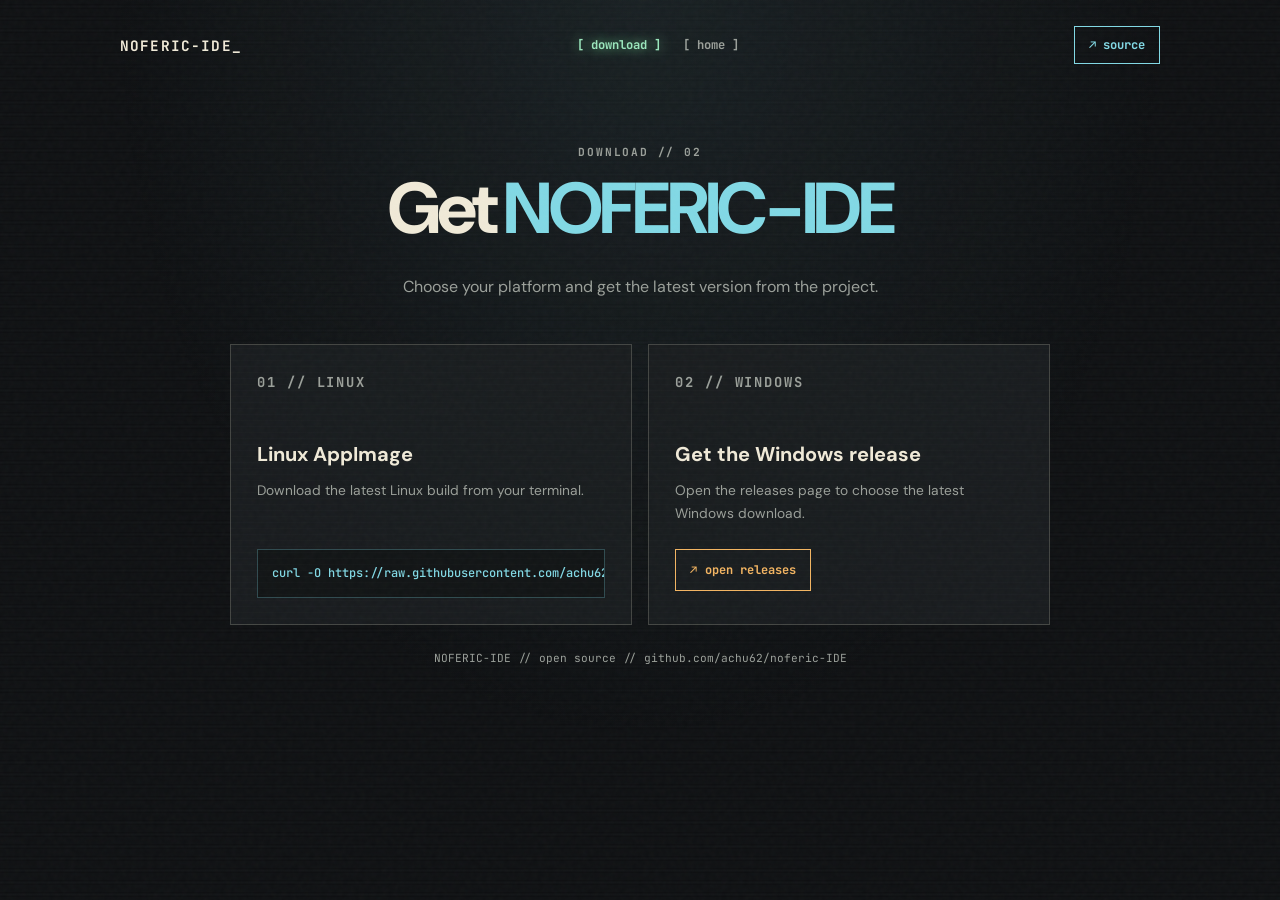
==== download.html @ 108c2e1e "commit09" ====
<!DOCTYPE html>
<html lang="en">
<head>
    <meta charset="UTF-8">
    <meta name="viewport" content="width=device-width, initial-scale=1.0">
    <title>Download // NOFERIC-IDE</title>

    <link rel="preconnect" href="https://fonts.googleapis.com">
    <link rel="preconnect" href="https://fonts.gstatic.com" crossorigin>
    <link href="https://fonts.googleapis.com/css2?family=DM+Sans:wght@400;500;700&family=JetBrains+Mono:wght@400;500;700&display=swap" rel="stylesheet">
    <link rel="stylesheet" href="style.css">
</head>
<body>
    <div class="crt-noise"></div>
    <div class="scanlines"></div>

    <header class="topbar">
        <a class="brand-mark" href="index.html" aria-label="Noferic-IDE home">NOFERIC-IDE<span>_</span></a>
        <nav class="topnav" aria-label="Download navigation">
            <a class="nav-btn active" href="download.html">[ download ]</a>
            <a class="nav-btn" href="index.html">[ home ]</a>
        </nav>
        <a class="top-install" href="https://github.com/achu62/noferic-IDE" target="_blank" rel="noreferrer">
            <span aria-hidden="true">↗</span> source
        </a>
    </header>

    <main class="page-shell download-page">
        <section class="download-intro">
            <p class="kicker">DOWNLOAD // 02</p>
            <h1>Get <span>NOFERIC-IDE</span></h1>
            <p>Choose your platform and get the latest version from the project.</p>
        </section>

        <section class="download-options" aria-label="Download options">
            <article class="download-card">
                <p class="download-card-label">01 // Linux</p>
                <h2>Linux AppImage</h2>
                <p>Download the latest Linux build from your terminal.</p>
                <code class="download-command">curl -O https://raw.githubusercontent.com/achu62/noferic-IDE/refs/heads/main/noferic-install.sh && sh ./noferic-install.sh</code>
            </article>

            <article class="download-card">
                <p class="download-card-label">02 // Windows</p>
                <h2>Get the Windows release</h2>
                <p>Open the releases page to choose the latest Windows download.</p>
                <a class="download-link" href="https://github.com/achu62/noferic-IDE/releases" target="_blank" rel="noreferrer">
                    <span aria-hidden="true">↗</span> open releases
                </a>
            </article>
        </section>

        <p class="download-note">NOFERIC-IDE // open source // github.com/achu62/noferic-IDE</p>
    </main>
</body>
</html>
---- style.css ----
:root {
    color-scheme: dark;
    --bg: #101214;
    --panel: rgba(27, 31, 33, 0.9);
    --line: rgba(235, 229, 211, 0.2);
    --green: #9be7bd;
    --bright: #f0ead8;
    --muted: #9ba09a;
    --amber: #f3b562;
    --cyan: #82d9e5;
}

* { box-sizing: border-box; }
html { scroll-behavior: smooth; }
body { margin: 0; min-height: 100vh; overflow-x: hidden; background: var(--bg); color: var(--bright); font-family: "DM Sans", sans-serif; }
body::before { position: fixed; inset: 0; z-index: -2; background: radial-gradient(ellipse at 50% 0%, rgba(73, 105, 112, 0.18), transparent 58%), repeating-linear-gradient(0deg, transparent 0 3px, rgba(0, 0, 0, 0.12) 3px 4px); content: ""; pointer-events: none; }
.crt-noise, .scanlines { position: fixed; inset: 0; pointer-events: none; }
.crt-noise { z-index: 20; opacity: 0.04; background-image: url("data:image/svg+xml,%3Csvg viewBox='0 0 180 180' xmlns='http://www.w3.org/2000/svg'%3E%3Cfilter id='n'%3E%3CfeTurbulence type='fractalNoise' baseFrequency='.9' numOctaves='3' stitchTiles='stitch'/%3E%3C/filter%3E%3Crect width='100%25' height='100%25' filter='url(%23n)' opacity='.7'/%3E%3C/svg%3E"); }
.scanlines { z-index: 19; opacity: 0.06; background: repeating-linear-gradient(0deg, transparent 0 5px, rgba(240, 234, 216, 0.18) 5px 6px); }
.topbar, .page-shell { width: min(1040px, calc(100% - 48px)); margin-inline: auto; }
.topbar { padding: 26px 0; display: flex; align-items: center; justify-content: space-between; gap: 20px; animation: boot 0.7s ease both; }
.brand-mark { color: var(--bright); font-family: "JetBrains Mono", monospace; font-size: 0.9rem; font-weight: 700; letter-spacing: 0.08em; text-decoration: none; }
.brand-mark span, .cursor { animation: blink 1.1s steps(2, start) infinite; }
.topnav { display: flex; gap: 22px; }
.nav-btn, .top-install { color: var(--muted); font: 700 0.76rem "JetBrains Mono", monospace; text-decoration: none; }
.nav-btn { padding: 7px 0; border: 0; background: none; cursor: pointer; }
.nav-btn:hover, .nav-btn.active, .top-install { color: var(--green); }
.nav-btn.active { text-shadow: 0 0 12px rgba(141, 255, 174, 0.75); }
.top-install { border: 1px solid var(--cyan); padding: 10px 14px; color: var(--cyan); }
.top-install:hover { background: var(--green); color: var(--bg); }
.page-shell { padding-bottom: 90px; }
.view-section { display: none; }
.hero { padding: 58px 0 0; text-align: center; }
.kicker { margin: 0 0 22px; color: var(--amber); font: 700 0.7rem "JetBrains Mono", monospace; letter-spacing: 0.16em; text-transform: uppercase; }
.kicker span { color: var(--cyan); }
.wordmark { position: relative; width: fit-content; max-width: 100%; margin: 0 auto 28px; color: var(--bright); font-size: clamp(3rem, 10vw, 7.5rem); font-weight: 700; letter-spacing: -0.075em; line-height: 0.95; text-shadow: 0 0 1px var(--bright); }
.wordmark-glow { position: absolute; inset: 0; z-index: -1; color: var(--cyan); filter: blur(24px); font: inherit; letter-spacing: inherit; opacity: 0.42; transform: scale(1.03); }
.wordmark span { color: var(--cyan); }
.tagline { margin: 0 auto 34px; color: var(--muted); font-size: 1rem; line-height: 1.8; }
.prompt { color: var(--cyan); font-family: "JetBrains Mono", monospace; }
.hero-actions { display: flex; justify-content: center; gap: 12px; flex-wrap: wrap; margin-bottom: 24px; }
.btn { display: inline-flex; align-items: center; gap: 9px; padding: 13px 17px; border: 1px solid var(--line); color: var(--bright); font: 700 0.78rem "JetBrains Mono", monospace; text-decoration: none; }
.btn.primary { border-color: var(--amber); background: var(--amber); color: #17130e; text-shadow: none; }
.btn:hover { transform: translateY(-2px); box-shadow: 0 0 20px rgba(141, 255, 174, 0.22); }
.version-line { margin: 0 0 48px; color: var(--muted); font-size: 0.68rem; }
.status-dot { display: inline-block; width: 7px; height: 7px; margin-right: 7px; border-radius: 50%; background: var(--green); box-shadow: 0 0 10px var(--green); }
.preview-card { max-width: 820px; margin: auto; padding: 10px; border: 1px solid var(--line); background: var(--panel); box-shadow: 0 0 50px rgba(0, 0, 0, 0.25); }
.window-bar { display: flex; align-items: center; gap: 7px; padding: 4px 7px 10px; color: var(--muted); font-size: 0.62rem; text-align: left; }
.window-bar span { width: 7px; height: 7px; border: 1px solid var(--muted); border-radius: 50%; }
.window-bar b { margin-left: 7px; font-weight: 400; }
.window-bar i { margin-left: auto; color: var(--amber); font-size: 0.55rem; font-style: normal; }
#image-space { display: block; width: 100%; min-height: 240px; object-fit: cover; border: 1px solid rgba(240, 234, 216, 0.12); filter: saturate(0.7) sepia(0.12); }
.news-shell { max-width: 820px; margin: 58px auto 0; padding: 30px; border: 1px solid var(--line); background: var(--panel); }
.news-header { padding-bottom: 22px; border-bottom: 1px solid var(--line); }
.news-header h2 { margin: 0; color: var(--bright); font-family: "JetBrains Mono", monospace; font-size: 1.25rem; font-weight: 700; }
.news-list { display: grid; gap: 10px; padding-top: 20px; }
.news-item { padding: 18px; border: 1px solid rgba(129, 255, 168, 0.13); background: rgba(141, 255, 174, 0.025); color: inherit; text-align: left; cursor: pointer; font: inherit; }
.news-item:hover { border-color: var(--green); background: rgba(141, 255, 174, 0.08); }
.news-item-topline { display: flex; justify-content: space-between; gap: 15px; margin-bottom: 10px; }
.news-item h3 { margin: 0; color: var(--bright); font-size: 0.86rem; }
.news-item time { color: var(--amber); font-size: 0.65rem; white-space: nowrap; }
.news-tags { display: flex; gap: 8px; margin-bottom: 10px; }
.news-tag { color: #101214; background: var(--cyan); font-size: 0.6rem; padding: 2px 6px; }
.news-item p { margin: 0; color: var(--muted); font-size: 0.76rem; line-height: 1.7; white-space: pre-line; }
.news-modal { position: fixed; inset: 0; z-index: 30; display: flex; align-items: center; justify-content: center; padding: 20px; }
.news-modal[hidden] { display: none; }
.news-modal-backdrop { position: absolute; inset: 0; background: rgba(3, 8, 5, 0.88); backdrop-filter: blur(4px); }
.news-modal-content { position: relative; width: min(560px, 100%); padding: 30px; border: 1px solid var(--green); background: #0b160f; box-shadow: 0 0 40px rgba(141, 255, 174, 0.15); }
.news-modal-close { position: absolute; top: 12px; right: 15px; border: 0; background: none; color: var(--muted); font: 1.2rem "JetBrains Mono"; cursor: pointer; }
.news-modal-body h3 { margin: 0 0 15px; color: var(--bright); font-size: 1rem; }
.news-modal-body p:last-child { color: var(--muted); line-height: 1.8; white-space: pre-line; }
@keyframes boot { from { opacity: 0; transform: translateY(-8px); } to { opacity: 1; transform: none; } }
@keyframes blink { 50% { opacity: 0; } }
@keyframes flicker { 0%, 19%, 21%, 63%, 65%, 100% { opacity: 1; } 20%, 64% { opacity: 0.82; } }
@media (max-width: 640px) {
    .topbar, .page-shell { width: min(100% - 28px, 1040px); }
    .topbar { padding: 18px 0; flex-wrap: wrap; }
    .brand-mark { font-size: 0.72rem; }
    .topnav { order: 3; width: 100%; justify-content: center; border-top: 1px solid var(--line); padding-top: 14px; }
    .hero { padding-top: 42px; }
    .news-shell { padding: 20px; }
    .news-item-topline { display: block; }
    .news-item time { display: block; margin-top: 8px; }
}

/* DOWNLOAD */
.download-page { padding-top: 52px; }
.download-intro { max-width: 700px; margin: 0 auto 42px; text-align: center; }
.download-intro h1 { margin: 0 0 18px; color: var(--bright); font-size: clamp(2rem, 6vw, 4.5rem); letter-spacing: -0.06em; }
.download-intro h1 span { color: var(--cyan); }
.download-intro p { margin: 0; color: var(--muted); line-height: 1.8; }
.download-options { display: grid; grid-template-columns: repeat(2, minmax(0, 1fr)); gap: 16px; max-width: 820px; margin: auto; }
.download-card { min-height: 270px; padding: 26px; border: 1px solid var(--line); background: var(--panel); }
.download-card:hover { border-color: var(--cyan); }
.download-card-label { margin: 0 0 28px; color: var(--amber); font: 700 0.68rem "JetBrains Mono", monospace; letter-spacing: 0.14em; text-transform: uppercase; }
.download-card h2 { margin: 0 0 12px; color: var(--bright); font-size: 1.25rem; }
.download-card p { min-height: 48px; margin: 0 0 22px; color: var(--muted); font-size: 0.86rem; line-height: 1.7; }
.download-command { display: block; overflow-x: auto; padding: 14px; border: 1px solid rgba(130, 217, 229, 0.28); background: rgba(0, 0, 0, 0.28); color: var(--cyan); font: 500 0.75rem/1.6 "JetBrains Mono", monospace; white-space: nowrap; }
.download-link { display: inline-flex; align-items: center; gap: 8px; padding: 12px 14px; border: 1px solid var(--amber); color: var(--amber); font: 700 0.75rem "JetBrains Mono", monospace; text-decoration: none; }
.download-link:hover { background: var(--amber); color: #17130e; }
.download-note { max-width: 820px; margin: 24px auto 0; color: var(--muted); font: 0.7rem/1.7 "JetBrains Mono", monospace; text-align: center; }
@media (max-width: 640px) {
    .download-page { padding-top: 28px; }
    .download-options { grid-template-columns: 1fr; }
    .download-card { min-height: 0; }
}
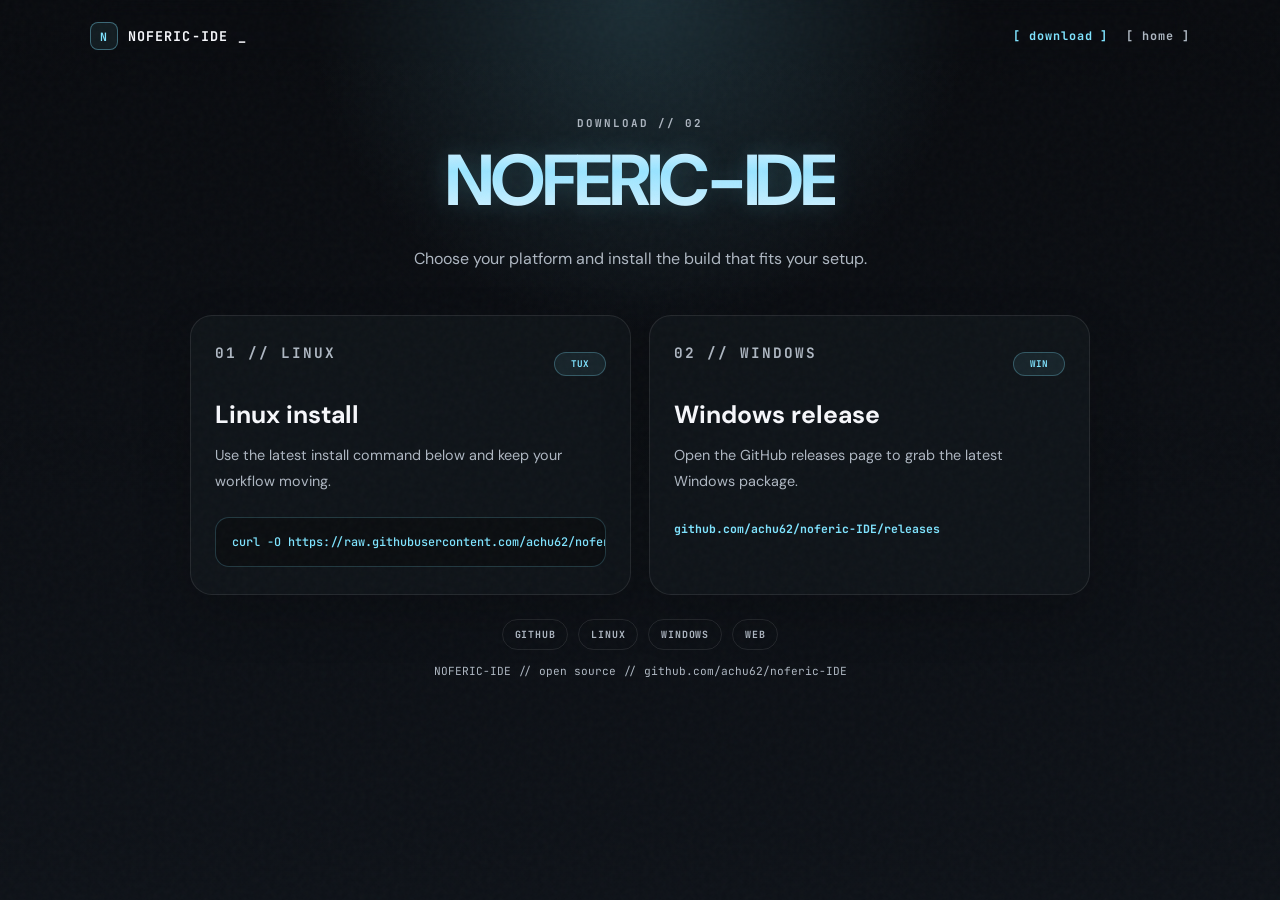
==== commit 795a9f78: "ji" ====
--- a/download.html
+++ b/download.html
@@ -15,42 +15,54 @@
     <div class="scanlines"></div>
 
     <header class="topbar">
-        <a class="brand-mark" href="index.html" aria-label="Noferic-IDE home">NOFERIC-IDE<span>_</span></a>
+        <a class="brand-mark" href="index.html" aria-label="Noferic-IDE home">
+            <span class="brand-logo" aria-hidden="true">N</span>
+            <span>NOFERIC-IDE</span><span class="brand-blink">_</span>
+        </a>
         <nav class="topnav" aria-label="Download navigation">
             <a class="nav-btn active" href="download.html">[ download ]</a>
             <a class="nav-btn" href="index.html">[ home ]</a>
         </nav>
-        <a class="top-install" href="https://github.com/achu62/noferic-IDE" target="_blank" rel="noreferrer">
-            <span aria-hidden="true">↗</span> source
-        </a>
     </header>
 
     <main class="page-shell download-page">
         <section class="download-intro">
-            <p class="kicker">DOWNLOAD // 02</p>
-            <h1>Get <span>NOFERIC-IDE</span></h1>
-            <p>Choose your platform and get the latest version from the project.</p>
+            <p class="kicker">download // 02</p>
+            <h1><span>NOFERIC-IDE</span></h1>
+            <p>Choose your platform and install the build that fits your setup.</p>
         </section>
 
         <section class="download-options" aria-label="Download options">
-            <article class="download-card">
-                <p class="download-card-label">01 // Linux</p>
-                <h2>Linux AppImage</h2>
-                <p>Download the latest Linux build from your terminal.</p>
-                <code class="download-command">curl -O https://raw.githubusercontent.com/achu62/noferic-IDE/refs/heads/main/noferic-install.sh && sh ./noferic-install.sh</code>
+            <article class="download-card linux-card">
+                <div class="card-topline">
+                    <p class="download-card-label">01 // Linux</p>
+                    <span class="platform-badge">TUX</span>
+                </div>
+                <h2>Linux install</h2>
+                <p>Use the latest install command below and keep your workflow moving.</p>
+                <code class="download-command" id="linux-command">curl -O https://raw.githubusercontent.com/achu62/noferic-IDE/refs/heads/main/noferic-install.sh && sh ./noferic-install.sh</code>
             </article>
 
-            <article class="download-card">
-                <p class="download-card-label">02 // Windows</p>
-                <h2>Get the Windows release</h2>
-                <p>Open the releases page to choose the latest Windows download.</p>
-                <a class="download-link" href="https://github.com/achu62/noferic-IDE/releases" target="_blank" rel="noreferrer">
-                    <span aria-hidden="true">↗</span> open releases
-                </a>
+            <article class="download-card windows-card">
+                <div class="card-topline">
+                    <p class="download-card-label">02 // Windows</p>
+                    <span class="platform-badge">WIN</span>
+                </div>
+                <h2>Windows release</h2>
+                <p>Open the GitHub releases page to grab the latest Windows package.</p>
+                <a class="download-link" href="https://github.com/achu62/noferic-IDE/releases" target="_blank" rel="noreferrer">github.com/achu62/noferic-IDE/releases</a>
             </article>
         </section>
 
-        <p class="download-note">NOFERIC-IDE // open source // github.com/achu62/noferic-IDE</p>
+        <div class="download-footer">
+            <div class="footer-logos">
+                <span>GitHub</span>
+                <span>Linux</span>
+                <span>Windows</span>
+                <span>Web</span>
+            </div>
+            <p class="download-note">NOFERIC-IDE // open source // github.com/achu62/noferic-IDE</p>
+        </div>
     </main>
 </body>
 </html>
--- a/style.css
+++ b/style.css
@@ -1,83 +1,78 @@
 :root {
     color-scheme: dark;
-    --bg: #101214;
-    --panel: rgba(27, 31, 33, 0.9);
-    --line: rgba(235, 229, 211, 0.2);
-    --green: #9be7bd;
-    --bright: #f0ead8;
-    --muted: #9ba09a;
-    --amber: #f3b562;
-    --cyan: #82d9e5;
+    --bg: #090b0f;
+    --panel: rgba(17, 22, 28, 0.8);
+    --line: rgba(255, 255, 255, 0.09);
+    --bright: #f6f7fb;
+    --muted: #aeb7c2;
+    --cyan: #7fe4ff;
+    --cyan-soft: rgba(127, 228, 255, 0.2);
+    --green: #9ef4bd;
+    --amber: #ffd59b;
+    --shadow: rgba(0, 0, 0, 0.45);
 }
 
 * { box-sizing: border-box; }
 html { scroll-behavior: smooth; }
 body { margin: 0; min-height: 100vh; overflow-x: hidden; background: var(--bg); color: var(--bright); font-family: "DM Sans", sans-serif; }
-body::before { position: fixed; inset: 0; z-index: -2; background: radial-gradient(ellipse at 50% 0%, rgba(73, 105, 112, 0.18), transparent 58%), repeating-linear-gradient(0deg, transparent 0 3px, rgba(0, 0, 0, 0.12) 3px 4px); content: ""; pointer-events: none; }
+body::before { position: fixed; inset: 0; z-index: -2; background: radial-gradient(circle at 50% 0%, rgba(127, 228, 255, 0.16), transparent 30%), linear-gradient(180deg, #090b0f 0%, #0e1218 100%); content: ""; pointer-events: none; }
 .crt-noise, .scanlines { position: fixed; inset: 0; pointer-events: none; }
 .crt-noise { z-index: 20; opacity: 0.04; background-image: url("data:image/svg+xml,%3Csvg viewBox='0 0 180 180' xmlns='http://www.w3.org/2000/svg'%3E%3Cfilter id='n'%3E%3CfeTurbulence type='fractalNoise' baseFrequency='.9' numOctaves='3' stitchTiles='stitch'/%3E%3C/filter%3E%3Crect width='100%25' height='100%25' filter='url(%23n)' opacity='.7'/%3E%3C/svg%3E"); }
-.scanlines { z-index: 19; opacity: 0.06; background: repeating-linear-gradient(0deg, transparent 0 5px, rgba(240, 234, 216, 0.18) 5px 6px); }
-.topbar, .page-shell { width: min(1040px, calc(100% - 48px)); margin-inline: auto; }
-.topbar { padding: 26px 0; display: flex; align-items: center; justify-content: space-between; gap: 20px; animation: boot 0.7s ease both; }
-.brand-mark { color: var(--bright); font-family: "JetBrains Mono", monospace; font-size: 0.9rem; font-weight: 700; letter-spacing: 0.08em; text-decoration: none; }
-.brand-mark span, .cursor { animation: blink 1.1s steps(2, start) infinite; }
-.topnav { display: flex; gap: 22px; }
-.nav-btn, .top-install { color: var(--muted); font: 700 0.76rem "JetBrains Mono", monospace; text-decoration: none; }
-.nav-btn { padding: 7px 0; border: 0; background: none; cursor: pointer; }
-.nav-btn:hover, .nav-btn.active, .top-install { color: var(--green); }
-.nav-btn.active { text-shadow: 0 0 12px rgba(141, 255, 174, 0.75); }
-.top-install { border: 1px solid var(--cyan); padding: 10px 14px; color: var(--cyan); }
-.top-install:hover { background: var(--green); color: var(--bg); }
+.scanlines { z-index: 19; opacity: 0.05; background: repeating-linear-gradient(0deg, transparent 0 5px, rgba(255,255,255,0.04) 5px 6px); }
+.topbar, .page-shell { width: min(1100px, calc(100% - 40px)); margin-inline: auto; }
+.topbar { position: sticky; top: 0; z-index: 10; display: flex; align-items: center; justify-content: space-between; gap: 18px; padding: 22px 0 12px; backdrop-filter: blur(10px); }
+.brand-mark { display: inline-flex; align-items: center; gap: 10px; color: var(--bright); font-family: "JetBrains Mono", monospace; font-size: 0.84rem; font-weight: 700; letter-spacing: 0.08em; text-decoration: none; }
+.brand-logo { display: inline-flex; align-items: center; justify-content: center; width: 28px; height: 28px; border: 1px solid rgba(127, 228, 255, 0.38); border-radius: 8px; background: rgba(127, 228, 255, 0.08); color: var(--cyan); font-size: 0.72rem; }
+.brand-blink, .cursor { animation: blink 1.1s steps(2, start) infinite; }
+.topnav { display: flex; align-items: center; gap: 18px; }
+.nav-btn { color: var(--muted); font: 700 0.74rem "JetBrains Mono", monospace; text-decoration: none; letter-spacing: 0.08em; }
+.nav-btn.active, .nav-btn:hover { color: var(--cyan); }
 .page-shell { padding-bottom: 90px; }
 .view-section { display: none; }
-.hero { padding: 58px 0 0; text-align: center; }
-.kicker { margin: 0 0 22px; color: var(--amber); font: 700 0.7rem "JetBrains Mono", monospace; letter-spacing: 0.16em; text-transform: uppercase; }
-.kicker span { color: var(--cyan); }
-.wordmark { position: relative; width: fit-content; max-width: 100%; margin: 0 auto 28px; color: var(--bright); font-size: clamp(3rem, 10vw, 7.5rem); font-weight: 700; letter-spacing: -0.075em; line-height: 0.95; text-shadow: 0 0 1px var(--bright); }
-.wordmark-glow { position: absolute; inset: 0; z-index: -1; color: var(--cyan); filter: blur(24px); font: inherit; letter-spacing: inherit; opacity: 0.42; transform: scale(1.03); }
-.wordmark span { color: var(--cyan); }
-.tagline { margin: 0 auto 34px; color: var(--muted); font-size: 1rem; line-height: 1.8; }
-.prompt { color: var(--cyan); font-family: "JetBrains Mono", monospace; }
-.hero-actions { display: flex; justify-content: center; gap: 12px; flex-wrap: wrap; margin-bottom: 24px; }
-.btn { display: inline-flex; align-items: center; gap: 9px; padding: 13px 17px; border: 1px solid var(--line); color: var(--bright); font: 700 0.78rem "JetBrains Mono", monospace; text-decoration: none; }
-.btn.primary { border-color: var(--amber); background: var(--amber); color: #17130e; text-shadow: none; }
-.btn:hover { transform: translateY(-2px); box-shadow: 0 0 20px rgba(141, 255, 174, 0.22); }
-.version-line { margin: 0 0 48px; color: var(--muted); font-size: 0.68rem; }
-.status-dot { display: inline-block; width: 7px; height: 7px; margin-right: 7px; border-radius: 50%; background: var(--green); box-shadow: 0 0 10px var(--green); }
-.preview-card { max-width: 820px; margin: auto; padding: 10px; border: 1px solid var(--line); background: var(--panel); box-shadow: 0 0 50px rgba(0, 0, 0, 0.25); }
-.window-bar { display: flex; align-items: center; gap: 7px; padding: 4px 7px 10px; color: var(--muted); font-size: 0.62rem; text-align: left; }
-.window-bar span { width: 7px; height: 7px; border: 1px solid var(--muted); border-radius: 50%; }
-.window-bar b { margin-left: 7px; font-weight: 400; }
-.window-bar i { margin-left: auto; color: var(--amber); font-size: 0.55rem; font-style: normal; }
-#image-space { display: block; width: 100%; min-height: 240px; object-fit: cover; border: 1px solid rgba(240, 234, 216, 0.12); filter: saturate(0.7) sepia(0.12); }
-.news-shell { max-width: 820px; margin: 58px auto 0; padding: 30px; border: 1px solid var(--line); background: var(--panel); }
+.hero { padding: 52px 0 0; text-align: center; }
+.kicker { margin: 0 0 18px; color: var(--amber); font: 700 0.68rem "JetBrains Mono", monospace; letter-spacing: 0.18em; text-transform: uppercase; }
+.wordmark { position: relative; width: fit-content; max-width: 100%; margin: 0 auto; color: var(--bright); font-size: clamp(3.5rem, 11vw, 10rem); line-height: 0.8; letter-spacing: -0.08em; text-transform: uppercase; }
+.wordmark-core, .wordmark-split { display: block; }
+.wordmark-core { background: linear-gradient(180deg, #f5f9ff 0%, #dbeaf8 28%, #9fe5ff 58%, #d5f9ff 100%); -webkit-background-clip: text; background-clip: text; color: transparent; text-shadow: 0 0 36px rgba(127, 228, 255, 0.3); }
+.wordmark-split { color: var(--cyan); text-shadow: 0 0 26px rgba(127, 228, 255, 0.55); }
+.wordmark-glow { position: absolute; inset: 0; z-index: -1; color: rgba(127, 228, 255, 0.24); filter: blur(28px); font: inherit; letter-spacing: inherit; text-transform: inherit; }
+.tagline { max-width: 760px; margin: 20px auto 0; color: var(--muted); font-size: 1.06rem; line-height: 1.8; }
+.title-stack { display: grid; gap: 6px; margin-top: 20px; }
+.title-stack h2 { margin: 0; color: var(--bright); font-size: clamp(1.2rem, 3vw, 2.6rem); letter-spacing: -0.06em; line-height: 1.1; font-weight: 700; }
+.showcase-shell { max-width: 1040px; margin: 44px auto 0; }
+.preview-card { max-width: 920px; margin: auto; padding: 10px; border: 1px solid var(--line); border-radius: 24px; background: rgba(15, 19, 24, 0.86); box-shadow: 0 30px 80px rgba(0,0,0,0.38); }
+.window-bar { display: flex; align-items: center; gap: 7px; padding: 7px 10px 12px; color: var(--muted); font-size: 0.62rem; }
+.window-bar span { width: 10px; height: 10px; border: 1px solid var(--muted); border-radius: 50%; }
+.window-bar b { margin-left: 8px; font-weight: 400; }
+.window-bar i { margin-left: auto; color: var(--amber); font-style: normal; }
+#image-space { display: block; width: 100%; min-height: 260px; object-fit: cover; border: 1px solid rgba(255,255,255,0.08); border-radius: 16px; filter: saturate(0.72) brightness(1.03); }
+.news-shell { max-width: 820px; margin: 58px auto 0; padding: 30px; border: 1px solid var(--line); border-radius: 22px; background: var(--panel); }
 .news-header { padding-bottom: 22px; border-bottom: 1px solid var(--line); }
 .news-header h2 { margin: 0; color: var(--bright); font-family: "JetBrains Mono", monospace; font-size: 1.25rem; font-weight: 700; }
 .news-list { display: grid; gap: 10px; padding-top: 20px; }
-.news-item { padding: 18px; border: 1px solid rgba(129, 255, 168, 0.13); background: rgba(141, 255, 174, 0.025); color: inherit; text-align: left; cursor: pointer; font: inherit; }
-.news-item:hover { border-color: var(--green); background: rgba(141, 255, 174, 0.08); }
+.news-item { padding: 18px; border: 1px solid rgba(127, 228, 255, 0.14); border-radius: 16px; background: rgba(127, 228, 255, 0.02); color: inherit; text-align: left; cursor: pointer; font: inherit; }
+.news-item:hover { border-color: var(--cyan); background: rgba(127, 228, 255, 0.04); }
 .news-item-topline { display: flex; justify-content: space-between; gap: 15px; margin-bottom: 10px; }
 .news-item h3 { margin: 0; color: var(--bright); font-size: 0.86rem; }
 .news-item time { color: var(--amber); font-size: 0.65rem; white-space: nowrap; }
 .news-tags { display: flex; gap: 8px; margin-bottom: 10px; }
-.news-tag { color: #101214; background: var(--cyan); font-size: 0.6rem; padding: 2px 6px; }
+.news-tag { color: #101214; background: var(--cyan); border-radius: 6px; font-size: 0.6rem; padding: 2px 6px; }
 .news-item p { margin: 0; color: var(--muted); font-size: 0.76rem; line-height: 1.7; white-space: pre-line; }
 .news-modal { position: fixed; inset: 0; z-index: 30; display: flex; align-items: center; justify-content: center; padding: 20px; }
 .news-modal[hidden] { display: none; }
-.news-modal-backdrop { position: absolute; inset: 0; background: rgba(3, 8, 5, 0.88); backdrop-filter: blur(4px); }
-.news-modal-content { position: relative; width: min(560px, 100%); padding: 30px; border: 1px solid var(--green); background: #0b160f; box-shadow: 0 0 40px rgba(141, 255, 174, 0.15); }
+.news-modal-backdrop { position: absolute; inset: 0; background: rgba(0, 0, 0, 0.82); }
+.news-modal-content { position: relative; width: min(560px, 100%); padding: 30px; border: 1px solid var(--line); border-radius: 20px; background: rgba(14, 19, 24, 0.94); box-shadow: 0 30px 80px rgba(0,0,0,0.35); }
 .news-modal-close { position: absolute; top: 12px; right: 15px; border: 0; background: none; color: var(--muted); font: 1.2rem "JetBrains Mono"; cursor: pointer; }
 .news-modal-body h3 { margin: 0 0 15px; color: var(--bright); font-size: 1rem; }
 .news-modal-body p:last-child { color: var(--muted); line-height: 1.8; white-space: pre-line; }
-@keyframes boot { from { opacity: 0; transform: translateY(-8px); } to { opacity: 1; transform: none; } }
 @keyframes blink { 50% { opacity: 0; } }
-@keyframes flicker { 0%, 19%, 21%, 63%, 65%, 100% { opacity: 1; } 20%, 64% { opacity: 0.82; } }
 @media (max-width: 640px) {
     .topbar, .page-shell { width: min(100% - 28px, 1040px); }
-    .topbar { padding: 18px 0; flex-wrap: wrap; }
-    .brand-mark { font-size: 0.72rem; }
-    .topnav { order: 3; width: 100%; justify-content: center; border-top: 1px solid var(--line); padding-top: 14px; }
-    .hero { padding-top: 42px; }
+    .topbar { padding: 18px 0; }
+    .brand-mark { font-size: 0.68rem; }
+    .topnav { gap: 12px; }
+    .hero { padding-top: 36px; }
+    .title-stack h2 { font-size: 1.3rem; }
     .news-shell { padding: 20px; }
     .news-item-topline { display: block; }
     .news-item time { display: block; margin-top: 8px; }
@@ -85,22 +80,27 @@
 
 /* DOWNLOAD */
 .download-page { padding-top: 52px; }
-.download-intro { max-width: 700px; margin: 0 auto 42px; text-align: center; }
+.download-intro { max-width: 720px; margin: 0 auto 42px; text-align: center; }
 .download-intro h1 { margin: 0 0 18px; color: var(--bright); font-size: clamp(2rem, 6vw, 4.5rem); letter-spacing: -0.06em; }
-.download-intro h1 span { color: var(--cyan); }
+.download-intro h1 span { display: inline-block; background: linear-gradient(180deg, #f1f7ff 0%, #9fe5ff 40%, #e9f6ff 100%); -webkit-background-clip: text; background-clip: text; color: transparent; text-shadow: 0 0 26px rgba(127, 228, 255, 0.2); }
 .download-intro p { margin: 0; color: var(--muted); line-height: 1.8; }
-.download-options { display: grid; grid-template-columns: repeat(2, minmax(0, 1fr)); gap: 16px; max-width: 820px; margin: auto; }
-.download-card { min-height: 270px; padding: 26px; border: 1px solid var(--line); background: var(--panel); }
-.download-card:hover { border-color: var(--cyan); }
-.download-card-label { margin: 0 0 28px; color: var(--amber); font: 700 0.68rem "JetBrains Mono", monospace; letter-spacing: 0.14em; text-transform: uppercase; }
-.download-card h2 { margin: 0 0 12px; color: var(--bright); font-size: 1.25rem; }
-.download-card p { min-height: 48px; margin: 0 0 22px; color: var(--muted); font-size: 0.86rem; line-height: 1.7; }
-.download-command { display: block; overflow-x: auto; padding: 14px; border: 1px solid rgba(130, 217, 229, 0.28); background: rgba(0, 0, 0, 0.28); color: var(--cyan); font: 500 0.75rem/1.6 "JetBrains Mono", monospace; white-space: nowrap; }
-.download-link { display: inline-flex; align-items: center; gap: 8px; padding: 12px 14px; border: 1px solid var(--amber); color: var(--amber); font: 700 0.75rem "JetBrains Mono", monospace; text-decoration: none; }
-.download-link:hover { background: var(--amber); color: #17130e; }
-.download-note { max-width: 820px; margin: 24px auto 0; color: var(--muted); font: 0.7rem/1.7 "JetBrains Mono", monospace; text-align: center; }
+.download-options { display: grid; grid-template-columns: repeat(2, minmax(0, 1fr)); gap: 18px; max-width: 900px; margin: auto; }
+.download-card { min-height: 280px; padding: 24px; border: 1px solid var(--line); border-radius: 22px; background: rgba(17, 22, 27, 0.84); box-shadow: 0 20px 50px rgba(0,0,0,0.18); }
+.card-topline { display: flex; align-items: center; justify-content: space-between; gap: 12px; margin-bottom: 10px; }
+.platform-badge { display: inline-flex; align-items: center; justify-content: center; min-width: 52px; padding: 5px 8px; border: 1px solid rgba(127, 228, 255, 0.28); border-radius: 999px; background: rgba(127, 228, 255, 0.08); color: var(--cyan); font: 700 0.58rem "JetBrains Mono", monospace; }
+.download-card-label { margin: 0; color: var(--amber); font: 700 0.68rem "JetBrains Mono", monospace; letter-spacing: 0.14em; text-transform: uppercase; }
+.download-card h2 { margin: 0 0 12px; color: var(--bright); font-size: 1.55rem; }
+.download-card p { margin: 0 0 22px; color: var(--muted); font-size: 0.9rem; line-height: 1.8; }
+.download-command { display: block; overflow-x: auto; padding: 14px 16px; border: 1px solid rgba(127, 228, 255, 0.2); border-radius: 14px; background: rgba(0,0,0,0.28); color: var(--cyan); font: 500 0.74rem/1.7 "JetBrains Mono", monospace; white-space: nowrap; }
+.download-link { color: var(--cyan); text-decoration: none; font: 700 0.72rem "JetBrains Mono", monospace; }
+.download-link:hover { text-decoration: underline; }
+.download-footer { max-width: 900px; margin: 24px auto 0; }
+.footer-logos { display: flex; justify-content: center; flex-wrap: wrap; gap: 10px; margin-bottom: 12px; }
+.footer-logos span { display: inline-flex; align-items: center; padding: 8px 12px; border: 1px solid var(--line); border-radius: 999px; color: var(--muted); font: 700 0.62rem "JetBrains Mono", monospace; letter-spacing: 0.08em; text-transform: uppercase; }
+.download-note { margin: 0; color: var(--muted); font: 0.7rem/1.7 "JetBrains Mono", monospace; text-align: center; }
 @media (max-width: 640px) {
     .download-page { padding-top: 28px; }
     .download-options { grid-template-columns: 1fr; }
     .download-card { min-height: 0; }
+    .card-topline { align-items: flex-start; }
 }
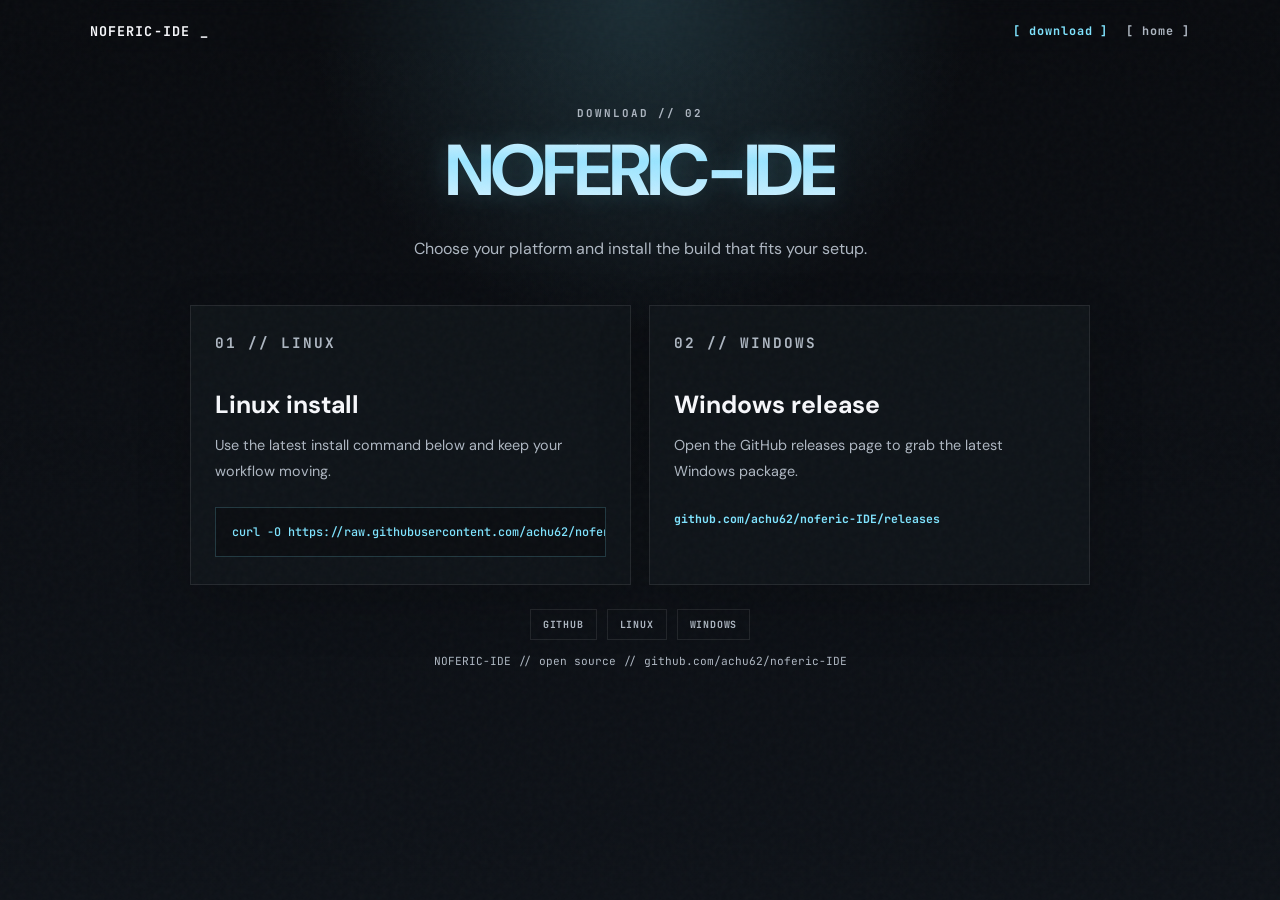
==== commit 93f41199: "po" ====
--- a/download.html
+++ b/download.html
@@ -16,7 +16,6 @@
 
     <header class="topbar">
         <a class="brand-mark" href="index.html" aria-label="Noferic-IDE home">
-            <span class="brand-logo" aria-hidden="true">N</span>
             <span>NOFERIC-IDE</span><span class="brand-blink">_</span>
         </a>
         <nav class="topnav" aria-label="Download navigation">
@@ -36,7 +35,6 @@
             <article class="download-card linux-card">
                 <div class="card-topline">
                     <p class="download-card-label">01 // Linux</p>
-                    <span class="platform-badge">TUX</span>
                 </div>
                 <h2>Linux install</h2>
                 <p>Use the latest install command below and keep your workflow moving.</p>
@@ -46,7 +44,6 @@
             <article class="download-card windows-card">
                 <div class="card-topline">
                     <p class="download-card-label">02 // Windows</p>
-                    <span class="platform-badge">WIN</span>
                 </div>
                 <h2>Windows release</h2>
                 <p>Open the GitHub releases page to grab the latest Windows package.</p>
@@ -59,7 +56,6 @@
                 <span>GitHub</span>
                 <span>Linux</span>
                 <span>Windows</span>
-                <span>Web</span>
             </div>
             <p class="download-note">NOFERIC-IDE // open source // github.com/achu62/noferic-IDE</p>
         </div>
--- a/style.css
+++ b/style.css
@@ -12,95 +12,587 @@
     --shadow: rgba(0, 0, 0, 0.45);
 }
 
-* { box-sizing: border-box; }
-html { scroll-behavior: smooth; }
-body { margin: 0; min-height: 100vh; overflow-x: hidden; background: var(--bg); color: var(--bright); font-family: "DM Sans", sans-serif; }
-body::before { position: fixed; inset: 0; z-index: -2; background: radial-gradient(circle at 50% 0%, rgba(127, 228, 255, 0.16), transparent 30%), linear-gradient(180deg, #090b0f 0%, #0e1218 100%); content: ""; pointer-events: none; }
-.crt-noise, .scanlines { position: fixed; inset: 0; pointer-events: none; }
-.crt-noise { z-index: 20; opacity: 0.04; background-image: url("data:image/svg+xml,%3Csvg viewBox='0 0 180 180' xmlns='http://www.w3.org/2000/svg'%3E%3Cfilter id='n'%3E%3CfeTurbulence type='fractalNoise' baseFrequency='.9' numOctaves='3' stitchTiles='stitch'/%3E%3C/filter%3E%3Crect width='100%25' height='100%25' filter='url(%23n)' opacity='.7'/%3E%3C/svg%3E"); }
-.scanlines { z-index: 19; opacity: 0.05; background: repeating-linear-gradient(0deg, transparent 0 5px, rgba(255,255,255,0.04) 5px 6px); }
-.topbar, .page-shell { width: min(1100px, calc(100% - 40px)); margin-inline: auto; }
-.topbar { position: sticky; top: 0; z-index: 10; display: flex; align-items: center; justify-content: space-between; gap: 18px; padding: 22px 0 12px; backdrop-filter: blur(10px); }
-.brand-mark { display: inline-flex; align-items: center; gap: 10px; color: var(--bright); font-family: "JetBrains Mono", monospace; font-size: 0.84rem; font-weight: 700; letter-spacing: 0.08em; text-decoration: none; }
-.brand-logo { display: inline-flex; align-items: center; justify-content: center; width: 28px; height: 28px; border: 1px solid rgba(127, 228, 255, 0.38); border-radius: 8px; background: rgba(127, 228, 255, 0.08); color: var(--cyan); font-size: 0.72rem; }
-.brand-blink, .cursor { animation: blink 1.1s steps(2, start) infinite; }
-.topnav { display: flex; align-items: center; gap: 18px; }
-.nav-btn { color: var(--muted); font: 700 0.74rem "JetBrains Mono", monospace; text-decoration: none; letter-spacing: 0.08em; }
-.nav-btn.active, .nav-btn:hover { color: var(--cyan); }
-.page-shell { padding-bottom: 90px; }
-.view-section { display: none; }
-.hero { padding: 52px 0 0; text-align: center; }
-.kicker { margin: 0 0 18px; color: var(--amber); font: 700 0.68rem "JetBrains Mono", monospace; letter-spacing: 0.18em; text-transform: uppercase; }
-.wordmark { position: relative; width: fit-content; max-width: 100%; margin: 0 auto; color: var(--bright); font-size: clamp(3.5rem, 11vw, 10rem); line-height: 0.8; letter-spacing: -0.08em; text-transform: uppercase; }
-.wordmark-core, .wordmark-split { display: block; }
-.wordmark-core { background: linear-gradient(180deg, #f5f9ff 0%, #dbeaf8 28%, #9fe5ff 58%, #d5f9ff 100%); -webkit-background-clip: text; background-clip: text; color: transparent; text-shadow: 0 0 36px rgba(127, 228, 255, 0.3); }
-.wordmark-split { color: var(--cyan); text-shadow: 0 0 26px rgba(127, 228, 255, 0.55); }
-.wordmark-glow { position: absolute; inset: 0; z-index: -1; color: rgba(127, 228, 255, 0.24); filter: blur(28px); font: inherit; letter-spacing: inherit; text-transform: inherit; }
-.tagline { max-width: 760px; margin: 20px auto 0; color: var(--muted); font-size: 1.06rem; line-height: 1.8; }
-.title-stack { display: grid; gap: 6px; margin-top: 20px; }
-.title-stack h2 { margin: 0; color: var(--bright); font-size: clamp(1.2rem, 3vw, 2.6rem); letter-spacing: -0.06em; line-height: 1.1; font-weight: 700; }
-.showcase-shell { max-width: 1040px; margin: 44px auto 0; }
-.preview-card { max-width: 920px; margin: auto; padding: 10px; border: 1px solid var(--line); border-radius: 24px; background: rgba(15, 19, 24, 0.86); box-shadow: 0 30px 80px rgba(0,0,0,0.38); }
-.window-bar { display: flex; align-items: center; gap: 7px; padding: 7px 10px 12px; color: var(--muted); font-size: 0.62rem; }
-.window-bar span { width: 10px; height: 10px; border: 1px solid var(--muted); border-radius: 50%; }
-.window-bar b { margin-left: 8px; font-weight: 400; }
-.window-bar i { margin-left: auto; color: var(--amber); font-style: normal; }
-#image-space { display: block; width: 100%; min-height: 260px; object-fit: cover; border: 1px solid rgba(255,255,255,0.08); border-radius: 16px; filter: saturate(0.72) brightness(1.03); }
-.news-shell { max-width: 820px; margin: 58px auto 0; padding: 30px; border: 1px solid var(--line); border-radius: 22px; background: var(--panel); }
-.news-header { padding-bottom: 22px; border-bottom: 1px solid var(--line); }
-.news-header h2 { margin: 0; color: var(--bright); font-family: "JetBrains Mono", monospace; font-size: 1.25rem; font-weight: 700; }
-.news-list { display: grid; gap: 10px; padding-top: 20px; }
-.news-item { padding: 18px; border: 1px solid rgba(127, 228, 255, 0.14); border-radius: 16px; background: rgba(127, 228, 255, 0.02); color: inherit; text-align: left; cursor: pointer; font: inherit; }
-.news-item:hover { border-color: var(--cyan); background: rgba(127, 228, 255, 0.04); }
-.news-item-topline { display: flex; justify-content: space-between; gap: 15px; margin-bottom: 10px; }
-.news-item h3 { margin: 0; color: var(--bright); font-size: 0.86rem; }
-.news-item time { color: var(--amber); font-size: 0.65rem; white-space: nowrap; }
-.news-tags { display: flex; gap: 8px; margin-bottom: 10px; }
-.news-tag { color: #101214; background: var(--cyan); border-radius: 6px; font-size: 0.6rem; padding: 2px 6px; }
-.news-item p { margin: 0; color: var(--muted); font-size: 0.76rem; line-height: 1.7; white-space: pre-line; }
-.news-modal { position: fixed; inset: 0; z-index: 30; display: flex; align-items: center; justify-content: center; padding: 20px; }
-.news-modal[hidden] { display: none; }
-.news-modal-backdrop { position: absolute; inset: 0; background: rgba(0, 0, 0, 0.82); }
-.news-modal-content { position: relative; width: min(560px, 100%); padding: 30px; border: 1px solid var(--line); border-radius: 20px; background: rgba(14, 19, 24, 0.94); box-shadow: 0 30px 80px rgba(0,0,0,0.35); }
-.news-modal-close { position: absolute; top: 12px; right: 15px; border: 0; background: none; color: var(--muted); font: 1.2rem "JetBrains Mono"; cursor: pointer; }
-.news-modal-body h3 { margin: 0 0 15px; color: var(--bright); font-size: 1rem; }
-.news-modal-body p:last-child { color: var(--muted); line-height: 1.8; white-space: pre-line; }
-@keyframes blink { 50% { opacity: 0; } }
+* {
+    box-sizing: border-box;
+}
+
+html {
+    scroll-behavior: smooth;
+}
+
+body {
+    margin: 0;
+    min-height: 100vh;
+    overflow-x: hidden;
+    background: var(--bg);
+    color: var(--bright);
+    font-family: "DM Sans", sans-serif;
+}
+
+body::before {
+    position: fixed;
+    inset: 0;
+    z-index: -2;
+    background: radial-gradient(circle at 50% 0%, rgba(127, 228, 255, 0.16), transparent 30%), linear-gradient(180deg, #090b0f 0%, #0e1218 100%);
+    content: "";
+    pointer-events: none;
+}
+
+.crt-noise,
+.scanlines {
+    position: fixed;
+    inset: 0;
+    pointer-events: none;
+}
+
+.crt-noise {
+    z-index: 20;
+    opacity: 0.04;
+    background-image: url("data:image/svg+xml,%3Csvg viewBox='0 0 180 180' xmlns='http://www.w3.org/2000/svg'%3E%3Cfilter id='n'%3E%3CfeTurbulence type='fractalNoise' baseFrequency='.9' numOctaves='3' stitchTiles='stitch'/%3E%3C/filter%3E%3Crect width='100%25' height='100%25' filter='url(%23n)' opacity='.7'/%3E%3C/svg%3E");
+}
+
+.scanlines {
+    z-index: 19;
+    opacity: 0.05;
+    background: repeating-linear-gradient(0deg, transparent 0 5px, rgba(255, 255, 255, 0.04) 5px 6px);
+}
+
+.topbar,
+.page-shell {
+    width: min(1100px, calc(100% - 40px));
+    margin-inline: auto;
+}
+
+.topbar {
+    position: sticky;
+    top: 0;
+    z-index: 10;
+    display: flex;
+    align-items: center;
+    justify-content: space-between;
+    gap: 18px;
+    padding: 22px 0 12px;
+    backdrop-filter: blur(10px);
+}
+
+.brand-mark {
+    display: inline-flex;
+    align-items: center;
+    gap: 10px;
+    color: var(--bright);
+    font-family: "JetBrains Mono", monospace;
+    font-size: 0.84rem;
+    font-weight: 700;
+    letter-spacing: 0.08em;
+    text-decoration: none;
+}
+
+.brand-logo {
+    display: inline-flex;
+    align-items: center;
+    justify-content: center;
+    width: 28px;
+    height: 28px;
+    border: 1px solid rgba(127, 228, 255, 0.38);
+    background: rgba(127, 228, 255, 0.08);
+    color: var(--cyan);
+    font-size: 0.72rem;
+}
+
+.brand-blink,
+.cursor {
+    animation: blink 1.1s steps(2, start) infinite;
+}
+
+.topnav {
+    display: flex;
+    align-items: center;
+    gap: 18px;
+}
+
+.nav-btn {
+    color: var(--muted);
+    font: 700 0.74rem "JetBrains Mono", monospace;
+    text-decoration: none;
+    letter-spacing: 0.08em;
+}
+
+.nav-btn.active,
+.nav-btn:hover {
+    color: var(--cyan);
+}
+
+.page-shell {
+    padding-bottom: 90px;
+}
+
+.view-section {
+    display: none;
+}
+
+.hero {
+    padding: 52px 0 0;
+    text-align: center;
+}
+
+.kicker {
+    margin: 0 0 18px;
+    color: var(--amber);
+    font: 700 0.68rem "JetBrains Mono", monospace;
+    letter-spacing: 0.18em;
+    text-transform: uppercase;
+}
+
+.wordmark {
+    position: relative;
+    width: fit-content;
+    max-width: 100%;
+    margin: 0 auto;
+    color: var(--bright);
+    font-size: clamp(3.5rem, 11vw, 10rem);
+    line-height: 0.8;
+    letter-spacing: -0.08em;
+    text-transform: uppercase;
+}
+
+.wordmark-core,
+.wordmark-split {
+    display: block;
+}
+
+.wordmark-core {
+    background: linear-gradient(180deg, #f5f9ff 0%, #dbeaf8 28%, #9fe5ff 58%, #d5f9ff 100%);
+    -webkit-background-clip: text;
+    background-clip: text;
+    color: transparent;
+    text-shadow: 0 0 36px rgba(127, 228, 255, 0.3);
+}
+
+.wordmark-split {
+    color: var(--cyan);
+    text-shadow: 0 0 26px rgba(127, 228, 255, 0.55);
+}
+
+.wordmark-glow {
+    position: absolute;
+    inset: 0;
+    z-index: -1;
+    color: rgba(127, 228, 255, 0.24);
+    filter: blur(28px);
+    font: inherit;
+    letter-spacing: inherit;
+    text-transform: inherit;
+}
+
+.tagline {
+    max-width: 760px;
+    margin: 20px auto 0;
+    color: var(--muted);
+    font-size: 1.06rem;
+    line-height: 1.8;
+}
+
+.title-stack {
+    display: grid;
+    gap: 6px;
+    margin-top: 20px;
+}
+
+.title-stack h2 {
+    margin: 0;
+    color: var(--bright);
+    font-size: clamp(1.2rem, 3vw, 2.6rem);
+    letter-spacing: -0.06em;
+    line-height: 1.1;
+    font-weight: 700;
+}
+
+.showcase-shell {
+    max-width: 1040px;
+    margin: 44px auto 0;
+}
+
+.preview-card {
+    max-width: 920px;
+    margin: auto;
+    padding: 10px;
+    border: 1px solid var(--line);
+    background: rgba(15, 19, 24, 0.86);
+    box-shadow: 0 30px 80px rgba(0, 0, 0, 0.38);
+}
+
+.window-bar {
+    display: flex;
+    align-items: center;
+    gap: 7px;
+    padding: 7px 10px 12px;
+    color: var(--muted);
+    font-size: 0.62rem;
+}
+
+.window-bar span {
+    width: 10px;
+    height: 10px;
+    border: 1px solid var(--muted);
+}
+
+.window-bar b {
+    margin-left: 8px;
+    font-weight: 400;
+}
+
+.window-bar i {
+    margin-left: auto;
+    color: var(--amber);
+    font-style: normal;
+}
+
+#image-space {
+    display: block;
+    width: 100%;
+    min-height: 260px;
+    object-fit: cover;
+    border: 1px solid rgba(255, 255, 255, 0.08);
+    filter: saturate(0.72) brightness(1.03);
+}
+
+.news-shell {
+    max-width: 820px;
+    margin: 58px auto 0;
+    padding: 30px;
+    border: 1px solid var(--line);
+    background: var(--panel);
+}
+
+.news-header {
+    padding-bottom: 22px;
+    border-bottom: 1px solid var(--line);
+}
+
+.news-header h2 {
+    margin: 0;
+    color: var(--bright);
+    font-family: "JetBrains Mono", monospace;
+    font-size: 1.25rem;
+    font-weight: 700;
+}
+
+.news-list {
+    display: grid;
+    gap: 10px;
+    padding-top: 20px;
+}
+
+.news-item {
+    padding: 18px;
+    border: 1px solid rgba(127, 228, 255, 0.14);
+    background: rgba(127, 228, 255, 0.02);
+    color: inherit;
+    text-align: left;
+    cursor: pointer;
+    font: inherit;
+}
+
+.news-item:hover {
+    border-color: var(--cyan);
+    background: rgba(127, 228, 255, 0.04);
+}
+
+.news-item-topline {
+    display: flex;
+    justify-content: space-between;
+    gap: 15px;
+    margin-bottom: 10px;
+}
+
+.news-item h3 {
+    margin: 0;
+    color: var(--bright);
+    font-size: 0.86rem;
+}
+
+.news-item time {
+    color: var(--amber);
+    font-size: 0.65rem;
+    white-space: nowrap;
+}
+
+.news-tags {
+    display: flex;
+    gap: 8px;
+    margin-bottom: 10px;
+}
+
+.news-tag {
+    color: #101214;
+    background: var(--cyan);
+    font-size: 0.6rem;
+    padding: 2px 6px;
+}
+
+.news-item p {
+    margin: 0;
+    color: var(--muted);
+    font-size: 0.76rem;
+    line-height: 1.7;
+    white-space: pre-line;
+}
+
+.news-modal {
+    position: fixed;
+    inset: 0;
+    z-index: 30;
+    display: flex;
+    align-items: center;
+    justify-content: center;
+    padding: 20px;
+}
+
+.news-modal[hidden] {
+    display: none;
+}
+
+.news-modal-backdrop {
+    position: absolute;
+    inset: 0;
+    background: rgba(0, 0, 0, 0.82);
+}
+
+.news-modal-content {
+    position: relative;
+    width: min(560px, 100%);
+    padding: 30px;
+    border: 1px solid var(--line);
+    background: rgba(14, 19, 24, 0.94);
+    box-shadow: 0 30px 80px rgba(0, 0, 0, 0.35);
+}
+
+.news-modal-close {
+    position: absolute;
+    top: 12px;
+    right: 15px;
+    border: 0;
+    background: none;
+    color: var(--muted);
+    font: 1.2rem "JetBrains Mono";
+    cursor: pointer;
+}
+
+.news-modal-body h3 {
+    margin: 0 0 15px;
+    color: var(--bright);
+    font-size: 1rem;
+}
+
+.news-modal-body p:last-child {
+    color: var(--muted);
+    line-height: 1.8;
+    white-space: pre-line;
+}
+
+@keyframes blink {
+    50% {
+        opacity: 0;
+    }
+}
+
 @media (max-width: 640px) {
-    .topbar, .page-shell { width: min(100% - 28px, 1040px); }
-    .topbar { padding: 18px 0; }
-    .brand-mark { font-size: 0.68rem; }
-    .topnav { gap: 12px; }
-    .hero { padding-top: 36px; }
-    .title-stack h2 { font-size: 1.3rem; }
-    .news-shell { padding: 20px; }
-    .news-item-topline { display: block; }
-    .news-item time { display: block; margin-top: 8px; }
+
+    .topbar,
+    .page-shell {
+        width: min(100% - 28px, 1040px);
+    }
+
+    .topbar {
+        padding: 18px 0;
+    }
+
+    .brand-mark {
+        font-size: 0.68rem;
+    }
+
+    .topnav {
+        gap: 12px;
+    }
+
+    .hero {
+        padding-top: 36px;
+    }
+
+    .title-stack h2 {
+        font-size: 1.3rem;
+    }
+
+    .news-shell {
+        padding: 20px;
+    }
+
+    .news-item-topline {
+        display: block;
+    }
+
+    .news-item time {
+        display: block;
+        margin-top: 8px;
+    }
 }
 
 /* DOWNLOAD */
-.download-page { padding-top: 52px; }
-.download-intro { max-width: 720px; margin: 0 auto 42px; text-align: center; }
-.download-intro h1 { margin: 0 0 18px; color: var(--bright); font-size: clamp(2rem, 6vw, 4.5rem); letter-spacing: -0.06em; }
-.download-intro h1 span { display: inline-block; background: linear-gradient(180deg, #f1f7ff 0%, #9fe5ff 40%, #e9f6ff 100%); -webkit-background-clip: text; background-clip: text; color: transparent; text-shadow: 0 0 26px rgba(127, 228, 255, 0.2); }
-.download-intro p { margin: 0; color: var(--muted); line-height: 1.8; }
-.download-options { display: grid; grid-template-columns: repeat(2, minmax(0, 1fr)); gap: 18px; max-width: 900px; margin: auto; }
-.download-card { min-height: 280px; padding: 24px; border: 1px solid var(--line); border-radius: 22px; background: rgba(17, 22, 27, 0.84); box-shadow: 0 20px 50px rgba(0,0,0,0.18); }
-.card-topline { display: flex; align-items: center; justify-content: space-between; gap: 12px; margin-bottom: 10px; }
-.platform-badge { display: inline-flex; align-items: center; justify-content: center; min-width: 52px; padding: 5px 8px; border: 1px solid rgba(127, 228, 255, 0.28); border-radius: 999px; background: rgba(127, 228, 255, 0.08); color: var(--cyan); font: 700 0.58rem "JetBrains Mono", monospace; }
-.download-card-label { margin: 0; color: var(--amber); font: 700 0.68rem "JetBrains Mono", monospace; letter-spacing: 0.14em; text-transform: uppercase; }
-.download-card h2 { margin: 0 0 12px; color: var(--bright); font-size: 1.55rem; }
-.download-card p { margin: 0 0 22px; color: var(--muted); font-size: 0.9rem; line-height: 1.8; }
-.download-command { display: block; overflow-x: auto; padding: 14px 16px; border: 1px solid rgba(127, 228, 255, 0.2); border-radius: 14px; background: rgba(0,0,0,0.28); color: var(--cyan); font: 500 0.74rem/1.7 "JetBrains Mono", monospace; white-space: nowrap; }
-.download-link { color: var(--cyan); text-decoration: none; font: 700 0.72rem "JetBrains Mono", monospace; }
-.download-link:hover { text-decoration: underline; }
-.download-footer { max-width: 900px; margin: 24px auto 0; }
-.footer-logos { display: flex; justify-content: center; flex-wrap: wrap; gap: 10px; margin-bottom: 12px; }
-.footer-logos span { display: inline-flex; align-items: center; padding: 8px 12px; border: 1px solid var(--line); border-radius: 999px; color: var(--muted); font: 700 0.62rem "JetBrains Mono", monospace; letter-spacing: 0.08em; text-transform: uppercase; }
-.download-note { margin: 0; color: var(--muted); font: 0.7rem/1.7 "JetBrains Mono", monospace; text-align: center; }
+.download-page {
+    padding-top: 52px;
+}
+
+.download-intro {
+    max-width: 720px;
+    margin: 0 auto 42px;
+    text-align: center;
+}
+
+.download-intro h1 {
+    margin: 0 0 18px;
+    color: var(--bright);
+    font-size: clamp(2rem, 6vw, 4.5rem);
+    letter-spacing: -0.06em;
+}
+
+.download-intro h1 span {
+    display: inline-block;
+    background: linear-gradient(180deg, #f1f7ff 0%, #9fe5ff 40%, #e9f6ff 100%);
+    -webkit-background-clip: text;
+    background-clip: text;
+    color: transparent;
+    text-shadow: 0 0 26px rgba(127, 228, 255, 0.2);
+}
+
+.download-intro p {
+    margin: 0;
+    color: var(--muted);
+    line-height: 1.8;
+}
+
+.download-options {
+    display: grid;
+    grid-template-columns: repeat(2, minmax(0, 1fr));
+    gap: 18px;
+    max-width: 900px;
+    margin: auto;
+}
+
+.download-card {
+    min-height: 280px;
+    padding: 24px;
+    border: 1px solid var(--line);
+    background: rgba(17, 22, 27, 0.84);
+    box-shadow: 0 20px 50px rgba(0, 0, 0, 0.18);
+}
+
+.card-topline {
+    display: flex;
+    align-items: center;
+    justify-content: space-between;
+    gap: 12px;
+    margin-bottom: 10px;
+}
+
+.platform-badge {
+    display: inline-flex;
+    align-items: center;
+    justify-content: center;
+    min-width: 52px;
+    padding: 5px 8px;
+    border: 1px solid rgba(127, 228, 255, 0.28);
+    background: rgba(127, 228, 255, 0.08);
+    color: var(--cyan);
+    font: 700 0.58rem "JetBrains Mono", monospace;
+}
+
+.download-card-label {
+    margin: 0;
+    color: var(--amber);
+    font: 700 0.68rem "JetBrains Mono", monospace;
+    letter-spacing: 0.14em;
+    text-transform: uppercase;
+}
+
+.download-card h2 {
+    margin: 0 0 12px;
+    color: var(--bright);
+    font-size: 1.55rem;
+}
+
+.download-card p {
+    margin: 0 0 22px;
+    color: var(--muted);
+    font-size: 0.9rem;
+    line-height: 1.8;
+}
+
+.download-command {
+    display: block;
+    overflow-x: auto;
+    padding: 14px 16px;
+    border: 1px solid rgba(127, 228, 255, 0.2);
+    background: rgba(0, 0, 0, 0.28);
+    color: var(--cyan);
+    font: 500 0.74rem/1.7 "JetBrains Mono", monospace;
+    white-space: nowrap;
+}
+
+.download-link {
+    color: var(--cyan);
+    text-decoration: none;
+    font: 700 0.72rem "JetBrains Mono", monospace;
+}
+
+.download-link:hover {
+    text-decoration: underline;
+}
+
+.download-footer {
+    max-width: 900px;
+    margin: 24px auto 0;
+}
+
+.footer-logos {
+    display: flex;
+    justify-content: center;
+    flex-wrap: wrap;
+    gap: 10px;
+    margin-bottom: 12px;
+}
+
+.footer-logos span {
+    display: inline-flex;
+    align-items: center;
+    padding: 8px 12px;
+    border: 1px solid var(--line);
+    color: var(--muted);
+    font: 700 0.62rem "JetBrains Mono", monospace;
+    letter-spacing: 0.08em;
+    text-transform: uppercase;
+}
+
+.download-note {
+    margin: 0;
+    color: var(--muted);
+    font: 0.7rem/1.7 "JetBrains Mono", monospace;
+    text-align: center;
+}
+
 @media (max-width: 640px) {
-    .download-page { padding-top: 28px; }
-    .download-options { grid-template-columns: 1fr; }
-    .download-card { min-height: 0; }
-    .card-topline { align-items: flex-start; }
+    .download-page {
+        padding-top: 28px;
+    }
+
+    .download-options {
+        grid-template-columns: 1fr;
+    }
+
+    .download-card {
+        min-height: 0;
+    }
+
+    .card-topline {
+        align-items: flex-start;
+    }
 }
